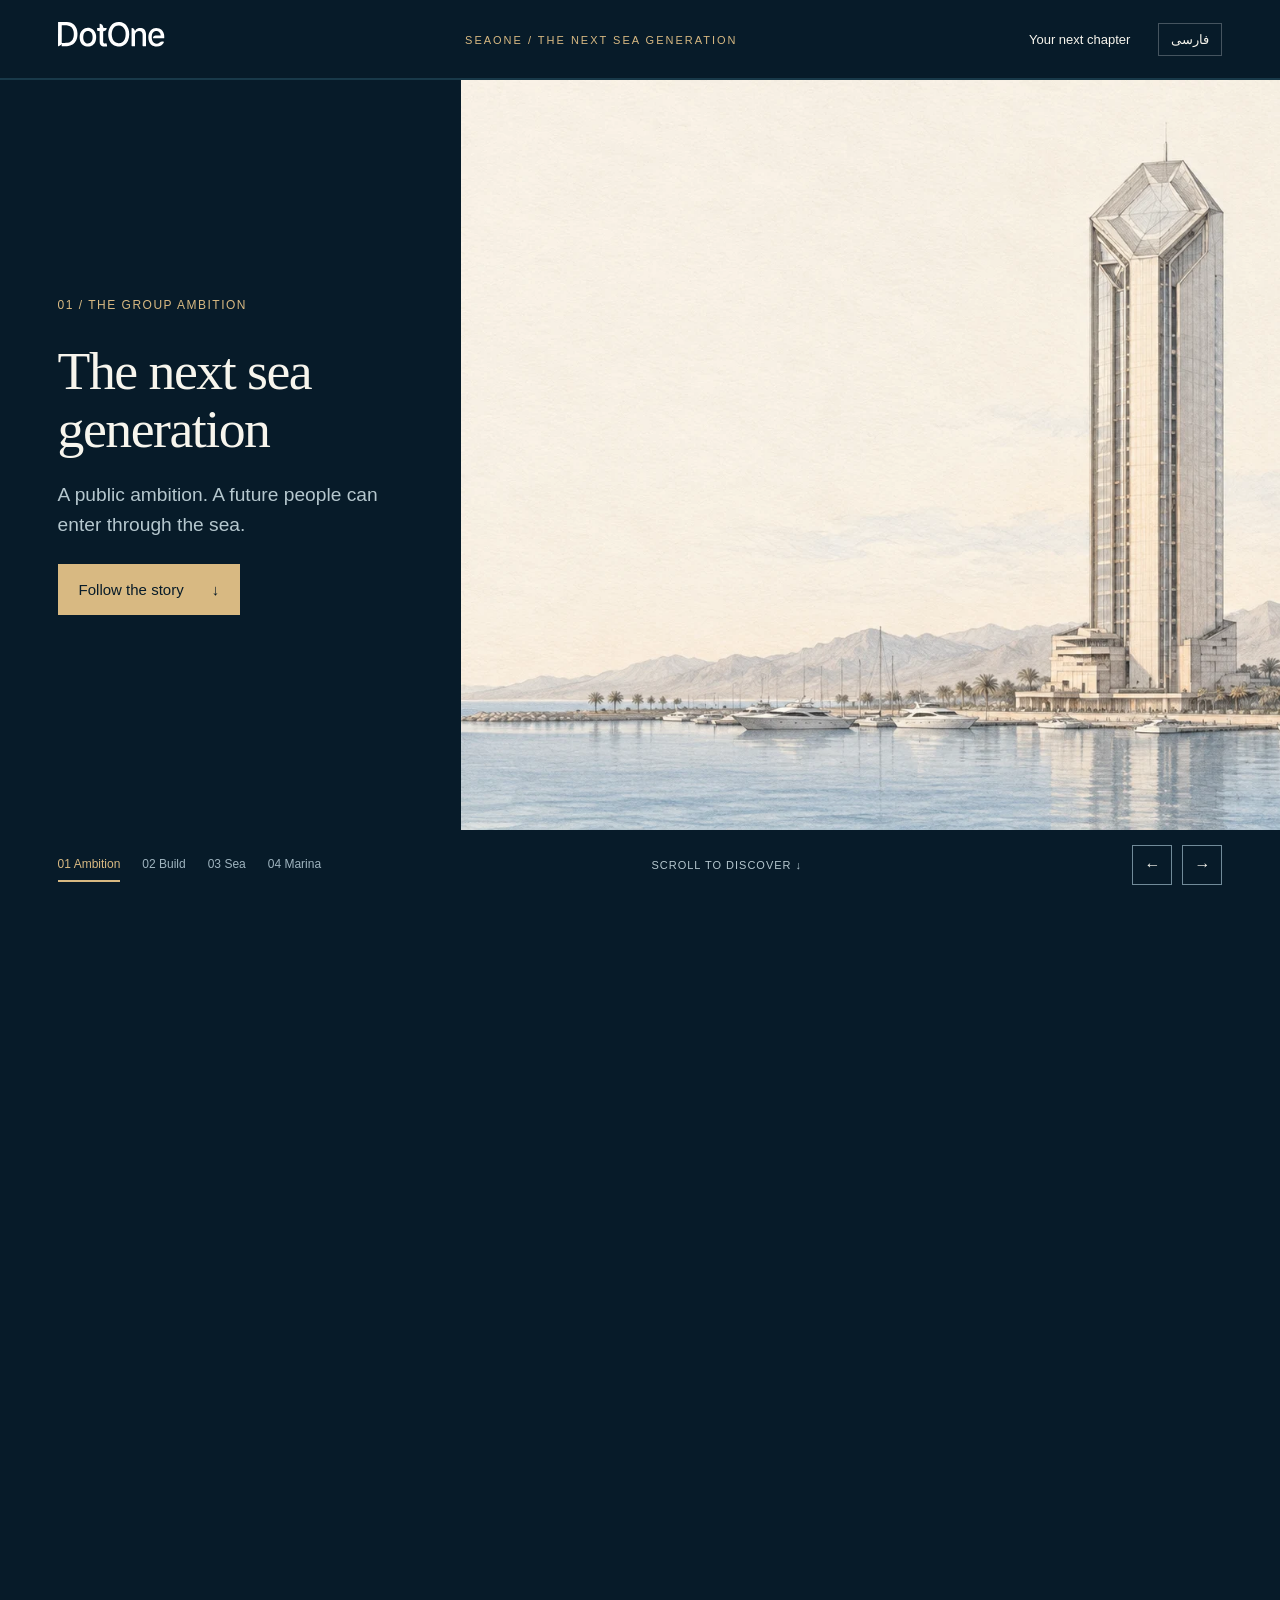
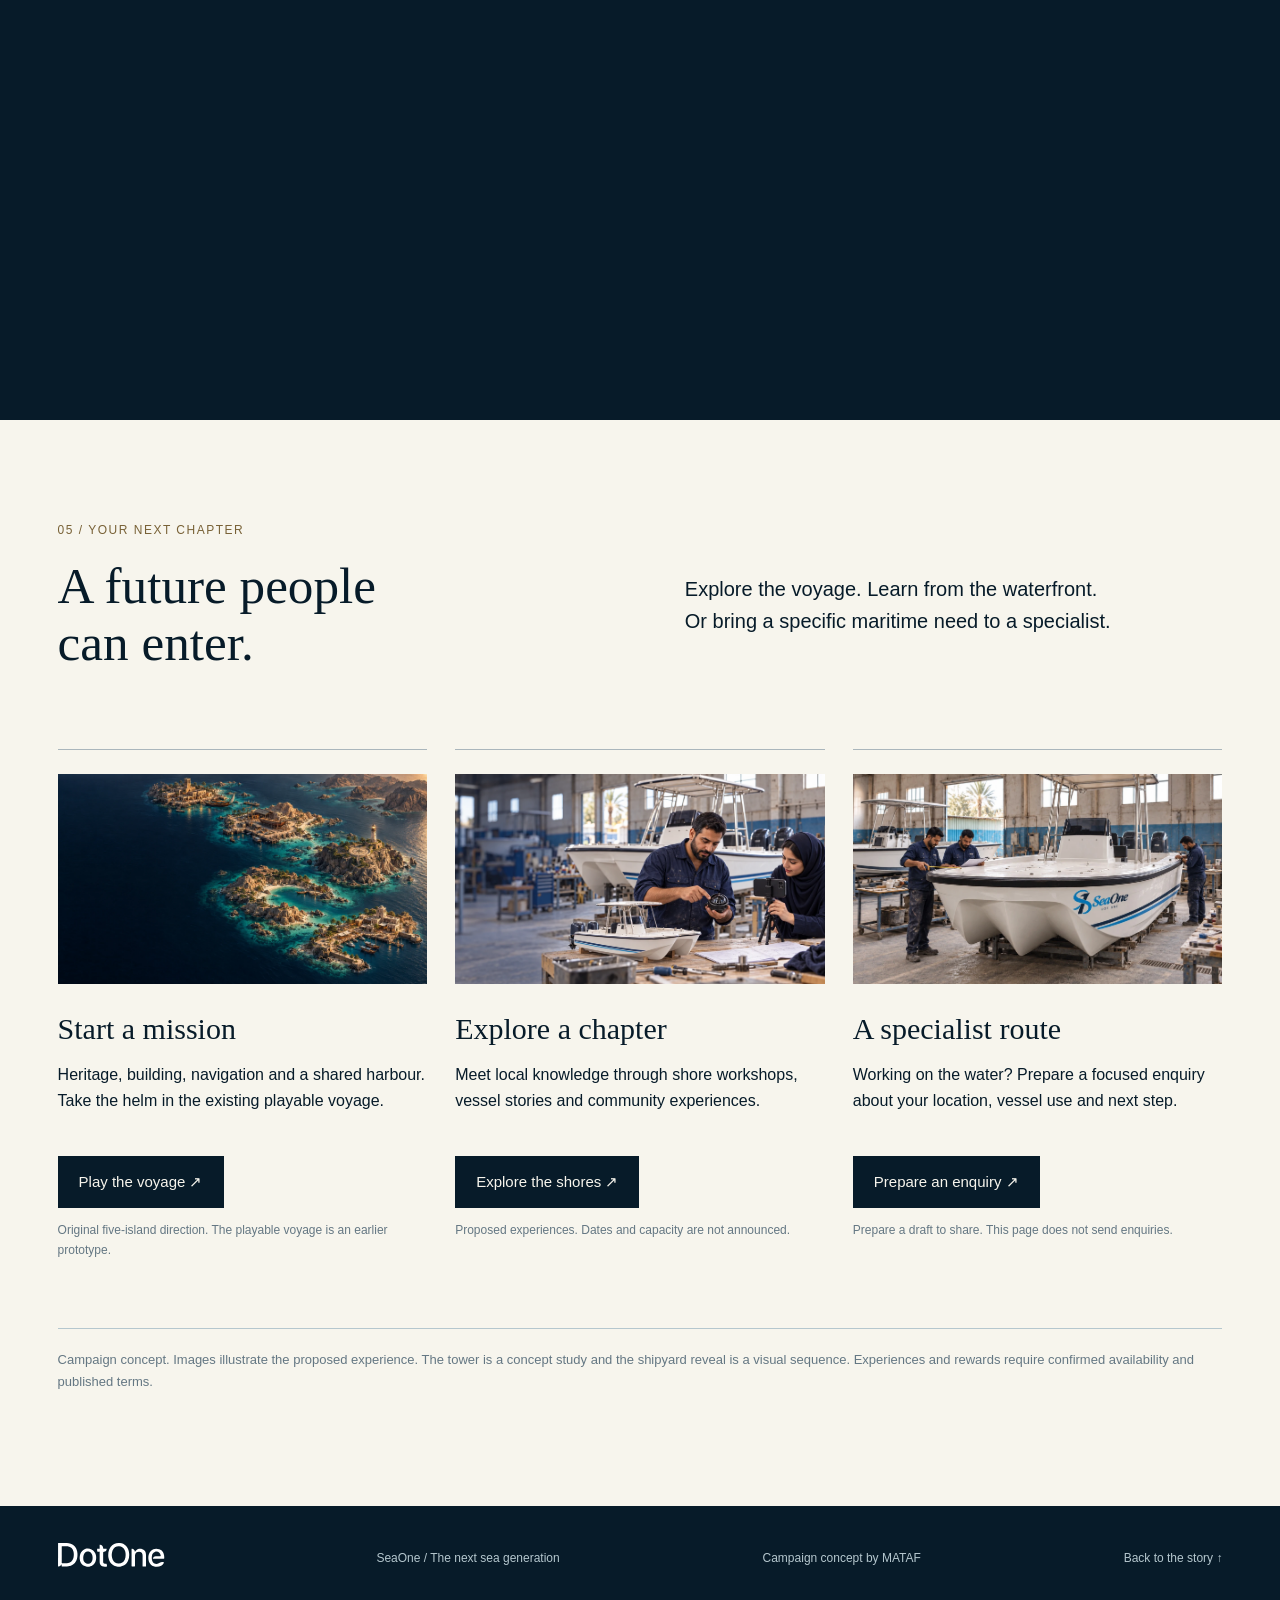
==== index.html @ f6e58568 "Publish bilingual SeaOne scroll landing with campaign images and voyage prototypes" ====
<!DOCTYPE html><html lang="en" dir="ltr"><head><meta charset="utf-8"><meta name="viewport" content="width=device-width,initial-scale=1"><meta name="theme-color" content="#071b29"><meta name="description" content="The next sea generation. Follow the Dot One and SeaOne story from ambition to the shipyard, the sea and your place at the marina."/><title>SeaOne — The Next Sea Generation</title><link rel="preload" as="image" href="assets/story/tower.webp"><link rel="stylesheet" href="story.css?v=20261009"></head><body class=""><a class="skip" href="#join">Skip the story and choose your path</a><header><a href="index.html" aria-label="Dot One"><img class="logo" src="assets/dotone_source_mark.svg" alt="Dot One"></a><span class="brand">SEAONE / THE NEXT SEA GENERATION</span><div class="nav-right"><a href="#join">Your next chapter</a><a class="lang" href="fa.html" lang="fa">فارسی</a></div></header><div class="progress" aria-hidden="true"><i></i></div><main><div class="story"><div class="stage"><div class="visual"><img src="assets/story/tower.webp" data-scene="0" class="active" alt="Concept of Dot One tower beside the sea" width="1672" height="941" decoding="async" fetchpriority=high><img src="assets/story/shipyard.webp" data-scene="1" class=" assembly" alt="SeaOne reference vessel in a shipyard" width="1672" height="941" decoding="async" ><img src="assets/story/sea.webp" data-scene="2" class="" alt="SeaOne reference vessel at sea" width="1672" height="941" decoding="async" ><img src="assets/story/marina.webp" data-scene="3" class="" alt="SeaOne reference vessel at an Iranian shore" width="1672" height="941" decoding="async" ></div><section class="copy active" data-scene="0" style="--image:url(assets/story/tower.webp)" aria-hidden="false"><span class="eyebrow">01 / THE GROUP AMBITION</span><h1>The next sea<br>generation</h1><p>A public ambition. A future people can enter through the sea.</p><button class="button" data-jump="1">Follow the story<span aria-hidden="true">↓</span></button></section><section class="copy " data-scene="1" style="--image:url(assets/story/shipyard.webp)" aria-hidden="true"><span class="eyebrow">02 / THE SEAONE SHIPYARD</span><h2>A vessel<br>takes shape</h2><p>The hull. The equipment. The trial.<br>Capability people can see.</p><button class="button" data-jump="2">Continue to the sea<span aria-hidden="true">↓</span></button></section><section class="copy " data-scene="2" style="--image:url(assets/story/sea.webp)" aria-hidden="true"><span class="eyebrow">03 / THE FLEET AT SEA</span><h2>A future<br>in motion</h2><p>A craft carries the story.<br>People give it a purpose.</p><button class="button" data-jump="3">Discover the shore<span aria-hidden="true">↓</span></button></section><section class="copy " data-scene="3" style="--image:url(assets/story/marina.webp)" aria-hidden="true"><span class="eyebrow">04 / THE MARINA INVITATION</span><h2>Your place<br>on the water</h2><p>Start with curiosity.<br>Find a way to learn, play and participate.</p><a class="button" href="#join">Choose your path<span aria-hidden="true">↓</span></a></section><div class="part-label" aria-hidden="true"></div><div class="story-bar"><nav class="chapters" aria-label="Story chapters"><button data-jump="0" aria-label="Ambition">01 <span>Ambition</span></button><button data-jump="1" aria-label="Build">02 <span>Build</span></button><button data-jump="2" aria-label="Sea">03 <span>Sea</span></button><button data-jump="3" aria-label="Marina">04 <span>Marina</span></button></nav><span class="hint">SCROLL TO DISCOVER ↓</span><div class="arrows"><button id="prev" aria-label="Previous chapter">←</button><button id="next" aria-label="Next chapter">→</button></div></div></div></div><section class="join" id="join"><div class="join-intro"><div><span class="eyebrow">05 / YOUR NEXT CHAPTER</span><h2>A future people<br>can enter.</h2></div><p>Explore the voyage. Learn from the waterfront.<br>Or bring a specific maritime need to a specialist.</p></div><div class="paths"><article class="path"><img src="assets/story/islands.webp" alt="Five islands in an original SeaOne game concept" loading="lazy" width="1672" height="941"><h3>Start a mission</h3><p>Heritage, building, navigation and a shared harbour. Take the helm in the existing playable voyage.</p><button class="button" data-open="game">Play the voyage ↗</button><p class="small">Original five-island direction. The playable voyage is an earlier prototype.</p></article><article class="path"><img src="assets/story/workshop.webp" alt="Maritime model workshop concept" loading="lazy" width="1672" height="941"><h3>Explore a chapter</h3><p>Meet local knowledge through shore workshops, vessel stories and community experiences.</p><button class="button" data-open="chapters">Explore the shores ↗</button><p class="small">Proposed experiences. Dates and capacity are not announced.</p></article><article class="path"><img src="assets/story/shipyard.webp" alt="SeaOne vessel in a shipyard" loading="lazy" width="1672" height="941"><h3>A specialist route</h3><p>Working on the water? Prepare a focused enquiry about your location, vessel use and next step.</p><button class="button" data-open="adviser">Prepare an enquiry ↗</button><p class="small">Prepare a draft to share. This page does not send enquiries.</p></article></div><p class="end-note">Campaign concept. Images illustrate the proposed experience. The tower is a concept study and the shipyard reveal is a visual sequence. Experiences and rewards require confirmed availability and published terms.</p></section></main><footer><img src="assets/dotone_source_mark.svg" alt="Dot One" class="logo"><span>SeaOne / The next sea generation</span><span>Campaign concept by MATAF</span><a href="#">Back to the story ↑</a></footer><dialog id="game" aria-labelledby="gameTitle"><div class="dialog-head"><h2 id="gameTitle">Take the helm</h2><button class="close" data-close aria-label="Close game">×</button></div><iframe title="SeaOne playable voyage prototype" data-src="voyage.html"></iframe></dialog><dialog id="chapters" aria-labelledby="chaptersTitle"><div class="dialog-head"><h2 id="chaptersTitle">Three ways to meet the sea</h2><button class="close" data-close aria-label="Close chapters">×</button></div><div class="regions"><section><h3>South coast</h3><p>Kish and Qeshm are proposed pilot points. Local mentors, making and maritime heritage shape the chapter.</p></section><section><h3>North coast</h3><p>Anzali is a proposed pilot point. Accessible family learning and Caspian stories bring people together.</p></section><section><h3>Tehran</h3><p>Discover the maritime story through urban encounters, making workshops and specialist conversations.</p></section></div><p class="small">Concept chapters. No event bookings are open.</p></dialog><dialog id="adviser" aria-labelledby="adviserTitle"><div class="dialog-head"><h2 id="adviserTitle">Prepare your next conversation</h2><button class="close" data-close aria-label="Close enquiry">×</button></div><p>Prepare a short brief for a SeaOne specialist. Download it and share it through your preferred contact channel.</p><form id="enquiryForm"><label>Your port or location<input name="Location" required maxlength="120" autocomplete="address-level2"></label><label>Intended use<select name="Use"><option>Commercial / fishing</option><option>Recreation / tourism</option><option>Operations / partnership</option></select></label><label>What would you like to discuss?<textarea name="Brief" required maxlength="1800"></textarea></label><button class="button" type="submit">Download enquiry draft ↓</button><p class="small" id="formStatus" role="status">Your draft stays with you. No enquiry is sent from this page.</p></form></dialog><script src="story.js?v=20261009"></script></body></html>
---- story.css ----
@font-face{font-family:Vazir;src:url('assets/Vazirmatn.ttf') format('truetype');font-display:swap}*{box-sizing:border-box}html{scroll-behavior:smooth;scroll-padding-top:80px}body{margin:0;background:#071b29;color:#f7f5ed;font-family:Arial,sans-serif}body:lang(fa){font-family:Vazir,sans-serif}a{color:inherit;text-decoration:none}button,input,select,textarea{font:inherit}button,a,input,select,textarea{outline-offset:5px}button{cursor:pointer}button:disabled{opacity:.35;cursor:default}.skip{position:fixed;top:-90px;z-index:20;background:#d8b982;color:#071b29;padding:16px}.skip:focus{top:0}header{height:80px;position:fixed;inset:0 0 auto;display:flex;align-items:center;justify-content:space-between;padding:0 4.5vw;background:#071b29;z-index:10;border-bottom:1px solid #ffffff20}.logo{width:116px;height:34px;object-fit:contain}.nav-right{display:flex;align-items:center;gap:28px;font-size:13px}.brand{font-size:11px;letter-spacing:2px;color:#d8b982}.lang{border:1px solid #ffffff40;padding:8px 12px}.story{height:580svh;position:relative}.stage{height:100svh;min-height:680px;position:sticky;top:0;overflow:hidden}.visual{position:absolute;inset:80px 0 70px 36%;overflow:hidden;background:#102b39}.visual img{width:100%;height:100%;object-fit:cover;position:absolute;inset:0;opacity:0;transform:scale(1.025);transition:opacity .7s,transform 1s}.visual img.active{opacity:1;transform:scale(1)}.visual img[data-scene='0']{object-position:75% center}.visual img[data-scene='1']{object-fit:contain;background:#071b29}.visual img[data-scene='3']{object-position:60% center}.copy{position:absolute;top:80px;bottom:70px;left:4.5vw;width:28%;display:flex;flex-direction:column;justify-content:center;visibility:hidden;opacity:0;transition:opacity .5s,transform .5s;transform:translateY(12px)}.copy.active{opacity:1;visibility:visible;transform:none}.eyebrow{font-size:12px;color:#d8b982;letter-spacing:1.5px;line-height:1.7}.copy h1,.copy h2{font-family:Georgia,serif;font-weight:400;font-size:clamp(42px,4.2vw,72px);line-height:1.08;margin:26px 0 22px;letter-spacing:-1.5px}.copy p{font-size:clamp(17px,1.5vw,22px);line-height:1.55;color:#b5c7ce;max-width:370px;margin:0 0 24px}.button{display:inline-flex;justify-content:space-between;align-items:center;gap:28px;padding:16px 20px;background:#d8b982;border:1px solid #d8b982;color:#071b29;width:fit-content;min-height:48px;font-size:15px}.button.secondary{background:transparent;color:#f7f5ed;border-color:#718b99}.story-bar{position:absolute;bottom:0;left:0;right:0;height:70px;display:flex;justify-content:space-between;align-items:center;padding:0 4.5vw;background:#071b29;gap:20px}.chapters{display:flex;gap:22px}.chapters button{color:#9fb4bf;background:none;border:0;border-bottom:2px solid transparent;padding:9px 0;font-size:12px}.chapters button[aria-current='step']{color:#d8b982;border-color:#d8b982}.arrows{display:flex;gap:10px}.arrows button{border:1px solid #718b99;background:transparent;color:#f7f5ed;width:40px;height:40px}.progress{height:2px;position:fixed;top:78px;left:0;width:100%;background:#183949;z-index:12}.progress i{display:block;width:0;height:100%;background:#d8b982}.hint{font-size:11px;color:#b5c7ce;letter-spacing:1px}.part-label{position:absolute;bottom:94px;right:3vw;font-size:12px;padding:10px 14px;color:#071b29;background:#f7f5ed;opacity:0}.part-label.on{opacity:1}.assembly{clip-path:inset(0 0 0 var(--reveal,100%))}.join{scroll-margin-top:80px;background:#f7f5ed;color:#071b29;padding:100px 4.5vw}.join-intro{display:grid;grid-template-columns:1fr 1fr;gap:7vw;align-items:center;margin-bottom:60px}.join h2{font-family:Georgia,serif;font-size:clamp(36px,4vw,64px);font-weight:400;line-height:1.1;margin:18px 0}.join-intro p{font-size:20px;line-height:1.6}.join .eyebrow{color:#786136}.paths{display:grid;grid-template-columns:repeat(3,1fr);gap:28px}.path{border-top:1px solid #aab6bc;padding-top:24px}.path img{width:100%;height:210px;object-fit:cover}.path h3{font-family:Georgia,serif;font-size:30px;font-weight:400;margin:24px 0 14px}.path p{font-size:16px;line-height:1.6;min-height:78px}.path button{background:#071b29;color:#f7f5ed;border-color:#071b29}.path .small,.small{font-size:12px;line-height:1.7;min-height:0;color:#647783}.end-note{margin-top:55px;border-top:1px solid #b5c7ce;padding-top:20px;font-size:13px;line-height:1.7;color:#647783}footer{display:flex;justify-content:space-between;padding:35px 4.5vw;align-items:center;font-size:12px;color:#b5c7ce}dialog{border:1px solid #718b99;background:#071b29;color:#f7f5ed;width:min(900px,92vw);max-height:88svh;padding:28px}dialog::backdrop{background:#020b14da}.dialog-head{display:flex;align-items:center;justify-content:space-between;gap:20px;margin-bottom:22px}.dialog-head h2{font-family:Georgia,serif;font-weight:400;font-size:28px;margin:0}.close{background:none;border:1px solid #718b99;color:#fff;padding:10px 14px}iframe{width:100%;height:65svh;border:0;background:#071b29}dialog p{line-height:1.7;color:#b5c7ce}form{display:grid;gap:16px}label{display:grid;gap:8px;font-size:14px}input,textarea,select{width:100%;background:#15313f;border:1px solid #718b99;color:#f7f5ed;padding:14px;border-radius:0}textarea{resize:vertical;min-height:110px}.regions{display:grid;grid-template-columns:repeat(3,1fr);gap:20px}.regions h3{color:#d8b982;font-size:22px}.regions p{font-size:16px}.rtl .copy{left:auto;right:4.5vw}.rtl .visual{inset:80px 36% 70px 0}.rtl .copy h1,.rtl .copy h2,.rtl .join h2,.rtl .path h3{font-family:Vazir,sans-serif;letter-spacing:0;line-height:1.35}.rtl .copy h1,.rtl .copy h2{font-size:clamp(38px,3.5vw,60px)}.rtl .part-label{right:auto;left:3vw}.rtl .eyebrow{letter-spacing:0}
@media(max-width:900px){header{height:68px;padding:0 5vw}.brand{display:none}.nav-right{gap:14px}.progress{top:66px}.story{height:500svh}.stage{min-height:680px}.visual,.rtl .visual{inset:68px 0 auto;height:45svh;min-height:290px}.visual img[data-scene='0']{object-fit:cover;object-position:78% center}.copy,.rtl .copy{top:calc(68px + max(45svh,290px));bottom:64px;left:5vw;right:5vw;width:auto;justify-content:center}.copy h1,.copy h2{font-size:clamp(32px,6vw,46px);margin:12px 0;line-height:1.06;letter-spacing:-.5px}.copy p{font-size:16px;max-width:600px;margin-bottom:15px;line-height:1.45}.copy .eyebrow{font-size:10px}.copy .button{padding:11px 16px;min-height:42px}.story-bar{height:64px;padding:0 5vw}.chapters{gap:15px}.chapters button{font-size:10px}.hint{display:none}.arrows button{width:32px;height:32px}.part-label,.rtl .part-label{top:calc(68px + max(45svh,290px) - 44px);bottom:auto;right:5vw;left:auto}.join{padding:64px 5vw}.join-intro{grid-template-columns:1fr;gap:12px;margin-bottom:35px}.join-intro p{font-size:17px}.paths{grid-template-columns:1fr;gap:42px}.path p{min-height:0}.path img{height:260px}.regions{grid-template-columns:1fr;gap:0}footer{gap:24px;flex-wrap:wrap}.rtl .copy h1,.rtl .copy h2{font-size:32px;line-height:1.35}.rtl .copy p{font-size:14px}}
@media(max-height:700px) and (min-width:901px){.stage{min-height:560px}.copy h1,.copy h2{font-size:44px}.copy p{font-size:17px}}@media(prefers-reduced-motion:reduce){html{scroll-behavior:auto}*{transition:none!important;animation:none!important}.story{height:auto;padding-top:80px}.stage{height:auto;min-height:0;overflow:visible;position:relative;display:flex;flex-direction:column}.visual{display:none}.copy,.rtl .copy{position:relative;inset:auto;width:auto;min-height:300px;padding:40px 5vw;visibility:visible;opacity:1;transform:none}.copy:before{content:'';display:block;height:40svh;min-height:220px;background:var(--image) center/cover no-repeat;margin-bottom:30px}.copy[data-scene='0']:before{background-position:78% center}.story-bar{position:relative}.part-label{display:none}}
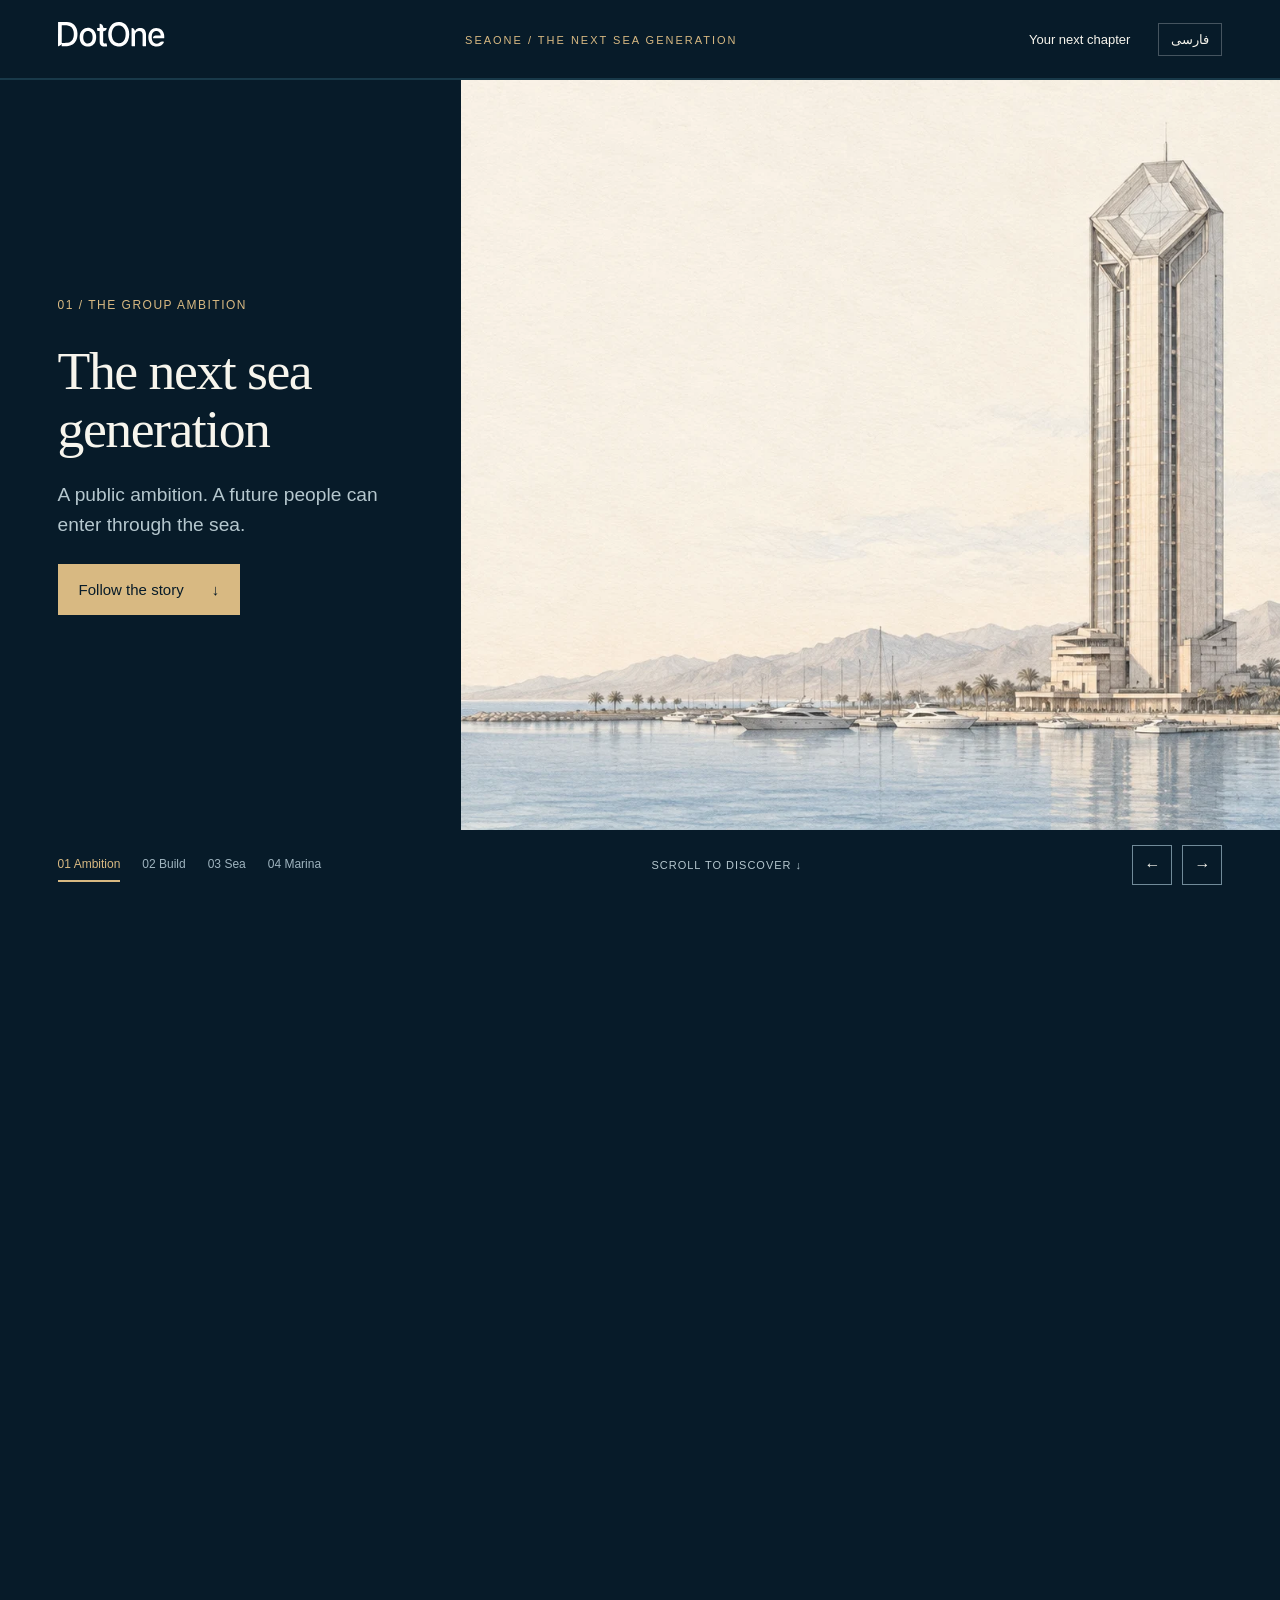
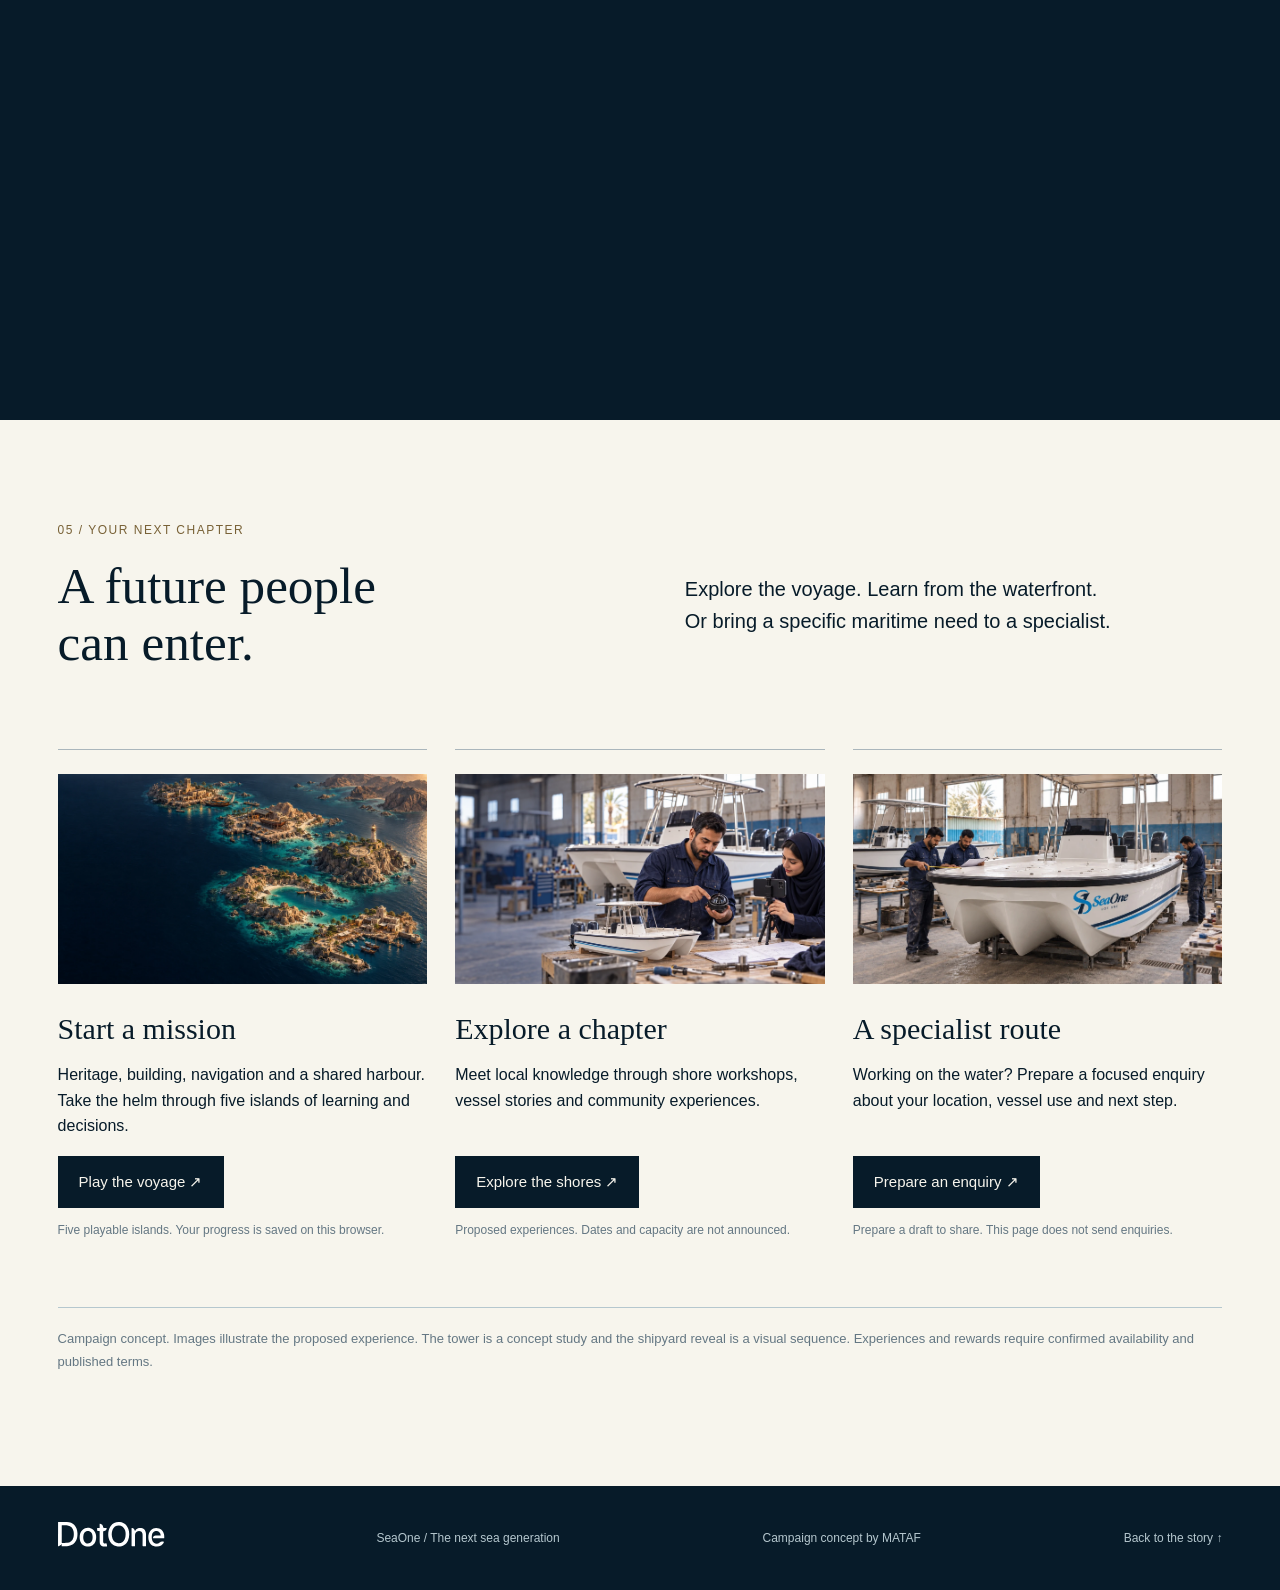
==== commit 65410716: "Complete bilingual five-island voyage with persistent progress, touch controls and harbour debrief" ====
--- a/index.html
+++ b/index.html
@@ -1 +1 @@
-<!DOCTYPE html><html lang="en" dir="ltr"><head><meta charset="utf-8"><meta name="viewport" content="width=device-width,initial-scale=1"><meta name="theme-color" content="#071b29"><meta name="description" content="The next sea generation. Follow the Dot One and SeaOne story from ambition to the shipyard, the sea and your place at the marina."/><title>SeaOne — The Next Sea Generation</title><link rel="preload" as="image" href="assets/story/tower.webp"><link rel="stylesheet" href="story.css?v=20261009"></head><body class=""><a class="skip" href="#join">Skip the story and choose your path</a><header><a href="index.html" aria-label="Dot One"><img class="logo" src="assets/dotone_source_mark.svg" alt="Dot One"></a><span class="brand">SEAONE / THE NEXT SEA GENERATION</span><div class="nav-right"><a href="#join">Your next chapter</a><a class="lang" href="fa.html" lang="fa">فارسی</a></div></header><div class="progress" aria-hidden="true"><i></i></div><main><div class="story"><div class="stage"><div class="visual"><img src="assets/story/tower.webp" data-scene="0" class="active" alt="Concept of Dot One tower beside the sea" width="1672" height="941" decoding="async" fetchpriority=high><img src="assets/story/shipyard.webp" data-scene="1" class=" assembly" alt="SeaOne reference vessel in a shipyard" width="1672" height="941" decoding="async" ><img src="assets/story/sea.webp" data-scene="2" class="" alt="SeaOne reference vessel at sea" width="1672" height="941" decoding="async" ><img src="assets/story/marina.webp" data-scene="3" class="" alt="SeaOne reference vessel at an Iranian shore" width="1672" height="941" decoding="async" ></div><section class="copy active" data-scene="0" style="--image:url(assets/story/tower.webp)" aria-hidden="false"><span class="eyebrow">01 / THE GROUP AMBITION</span><h1>The next sea<br>generation</h1><p>A public ambition. A future people can enter through the sea.</p><button class="button" data-jump="1">Follow the story<span aria-hidden="true">↓</span></button></section><section class="copy " data-scene="1" style="--image:url(assets/story/shipyard.webp)" aria-hidden="true"><span class="eyebrow">02 / THE SEAONE SHIPYARD</span><h2>A vessel<br>takes shape</h2><p>The hull. The equipment. The trial.<br>Capability people can see.</p><button class="button" data-jump="2">Continue to the sea<span aria-hidden="true">↓</span></button></section><section class="copy " data-scene="2" style="--image:url(assets/story/sea.webp)" aria-hidden="true"><span class="eyebrow">03 / THE FLEET AT SEA</span><h2>A future<br>in motion</h2><p>A craft carries the story.<br>People give it a purpose.</p><button class="button" data-jump="3">Discover the shore<span aria-hidden="true">↓</span></button></section><section class="copy " data-scene="3" style="--image:url(assets/story/marina.webp)" aria-hidden="true"><span class="eyebrow">04 / THE MARINA INVITATION</span><h2>Your place<br>on the water</h2><p>Start with curiosity.<br>Find a way to learn, play and participate.</p><a class="button" href="#join">Choose your path<span aria-hidden="true">↓</span></a></section><div class="part-label" aria-hidden="true"></div><div class="story-bar"><nav class="chapters" aria-label="Story chapters"><button data-jump="0" aria-label="Ambition">01 <span>Ambition</span></button><button data-jump="1" aria-label="Build">02 <span>Build</span></button><button data-jump="2" aria-label="Sea">03 <span>Sea</span></button><button data-jump="3" aria-label="Marina">04 <span>Marina</span></button></nav><span class="hint">SCROLL TO DISCOVER ↓</span><div class="arrows"><button id="prev" aria-label="Previous chapter">←</button><button id="next" aria-label="Next chapter">→</button></div></div></div></div><section class="join" id="join"><div class="join-intro"><div><span class="eyebrow">05 / YOUR NEXT CHAPTER</span><h2>A future people<br>can enter.</h2></div><p>Explore the voyage. Learn from the waterfront.<br>Or bring a specific maritime need to a specialist.</p></div><div class="paths"><article class="path"><img src="assets/story/islands.webp" alt="Five islands in an original SeaOne game concept" loading="lazy" width="1672" height="941"><h3>Start a mission</h3><p>Heritage, building, navigation and a shared harbour. Take the helm in the existing playable voyage.</p><button class="button" data-open="game">Play the voyage ↗</button><p class="small">Original five-island direction. The playable voyage is an earlier prototype.</p></article><article class="path"><img src="assets/story/workshop.webp" alt="Maritime model workshop concept" loading="lazy" width="1672" height="941"><h3>Explore a chapter</h3><p>Meet local knowledge through shore workshops, vessel stories and community experiences.</p><button class="button" data-open="chapters">Explore the shores ↗</button><p class="small">Proposed experiences. Dates and capacity are not announced.</p></article><article class="path"><img src="assets/story/shipyard.webp" alt="SeaOne vessel in a shipyard" loading="lazy" width="1672" height="941"><h3>A specialist route</h3><p>Working on the water? Prepare a focused enquiry about your location, vessel use and next step.</p><button class="button" data-open="adviser">Prepare an enquiry ↗</button><p class="small">Prepare a draft to share. This page does not send enquiries.</p></article></div><p class="end-note">Campaign concept. Images illustrate the proposed experience. The tower is a concept study and the shipyard reveal is a visual sequence. Experiences and rewards require confirmed availability and published terms.</p></section></main><footer><img src="assets/dotone_source_mark.svg" alt="Dot One" class="logo"><span>SeaOne / The next sea generation</span><span>Campaign concept by MATAF</span><a href="#">Back to the story ↑</a></footer><dialog id="game" aria-labelledby="gameTitle"><div class="dialog-head"><h2 id="gameTitle">Take the helm</h2><button class="close" data-close aria-label="Close game">×</button></div><iframe title="SeaOne playable voyage prototype" data-src="voyage.html"></iframe></dialog><dialog id="chapters" aria-labelledby="chaptersTitle"><div class="dialog-head"><h2 id="chaptersTitle">Three ways to meet the sea</h2><button class="close" data-close aria-label="Close chapters">×</button></div><div class="regions"><section><h3>South coast</h3><p>Kish and Qeshm are proposed pilot points. Local mentors, making and maritime heritage shape the chapter.</p></section><section><h3>North coast</h3><p>Anzali is a proposed pilot point. Accessible family learning and Caspian stories bring people together.</p></section><section><h3>Tehran</h3><p>Discover the maritime story through urban encounters, making workshops and specialist conversations.</p></section></div><p class="small">Concept chapters. No event bookings are open.</p></dialog><dialog id="adviser" aria-labelledby="adviserTitle"><div class="dialog-head"><h2 id="adviserTitle">Prepare your next conversation</h2><button class="close" data-close aria-label="Close enquiry">×</button></div><p>Prepare a short brief for a SeaOne specialist. Download it and share it through your preferred contact channel.</p><form id="enquiryForm"><label>Your port or location<input name="Location" required maxlength="120" autocomplete="address-level2"></label><label>Intended use<select name="Use"><option>Commercial / fishing</option><option>Recreation / tourism</option><option>Operations / partnership</option></select></label><label>What would you like to discuss?<textarea name="Brief" required maxlength="1800"></textarea></label><button class="button" type="submit">Download enquiry draft ↓</button><p class="small" id="formStatus" role="status">Your draft stays with you. No enquiry is sent from this page.</p></form></dialog><script src="story.js?v=20261009"></script></body></html>+<!DOCTYPE html><html lang="en" dir="ltr"><head><meta charset="utf-8"><meta name="viewport" content="width=device-width,initial-scale=1"><meta name="theme-color" content="#071b29"><meta name="description" content="The next sea generation. Follow the Dot One and SeaOne story from ambition to the shipyard, the sea and your place at the marina."/><title>SeaOne — The Next Sea Generation</title><link rel="preload" as="image" href="assets/story/tower.webp"><link rel="stylesheet" href="story.css?v=20261009"></head><body class=""><a class="skip" href="#join">Skip the story and choose your path</a><header><a href="index.html" aria-label="Dot One"><img class="logo" src="assets/dotone_source_mark.svg" alt="Dot One"></a><span class="brand">SEAONE / THE NEXT SEA GENERATION</span><div class="nav-right"><a href="#join">Your next chapter</a><a class="lang" href="fa.html" lang="fa">فارسی</a></div></header><div class="progress" aria-hidden="true"><i></i></div><main><div class="story"><div class="stage"><div class="visual"><img src="assets/story/tower.webp" data-scene="0" class="active" alt="Concept of Dot One tower beside the sea" width="1672" height="941" decoding="async" fetchpriority=high><img src="assets/story/shipyard.webp" data-scene="1" class=" assembly" alt="SeaOne reference vessel in a shipyard" width="1672" height="941" decoding="async" ><img src="assets/story/sea.webp" data-scene="2" class="" alt="SeaOne reference vessel at sea" width="1672" height="941" decoding="async" ><img src="assets/story/marina.webp" data-scene="3" class="" alt="SeaOne reference vessel at an Iranian shore" width="1672" height="941" decoding="async" ></div><section class="copy active" data-scene="0" style="--image:url(assets/story/tower.webp)" aria-hidden="false"><span class="eyebrow">01 / THE GROUP AMBITION</span><h1>The next sea<br>generation</h1><p>A public ambition. A future people can enter through the sea.</p><button class="button" data-jump="1">Follow the story<span aria-hidden="true">↓</span></button></section><section class="copy " data-scene="1" style="--image:url(assets/story/shipyard.webp)" aria-hidden="true"><span class="eyebrow">02 / THE SEAONE SHIPYARD</span><h2>A vessel<br>takes shape</h2><p>The hull. The equipment. The trial.<br>Capability people can see.</p><button class="button" data-jump="2">Continue to the sea<span aria-hidden="true">↓</span></button></section><section class="copy " data-scene="2" style="--image:url(assets/story/sea.webp)" aria-hidden="true"><span class="eyebrow">03 / THE FLEET AT SEA</span><h2>A future<br>in motion</h2><p>A craft carries the story.<br>People give it a purpose.</p><button class="button" data-jump="3">Discover the shore<span aria-hidden="true">↓</span></button></section><section class="copy " data-scene="3" style="--image:url(assets/story/marina.webp)" aria-hidden="true"><span class="eyebrow">04 / THE MARINA INVITATION</span><h2>Your place<br>on the water</h2><p>Start with curiosity.<br>Find a way to learn, play and participate.</p><a class="button" href="#join">Choose your path<span aria-hidden="true">↓</span></a></section><div class="part-label" aria-hidden="true"></div><div class="story-bar"><nav class="chapters" aria-label="Story chapters"><button data-jump="0" aria-label="Ambition">01 <span>Ambition</span></button><button data-jump="1" aria-label="Build">02 <span>Build</span></button><button data-jump="2" aria-label="Sea">03 <span>Sea</span></button><button data-jump="3" aria-label="Marina">04 <span>Marina</span></button></nav><span class="hint">SCROLL TO DISCOVER ↓</span><div class="arrows"><button id="prev" aria-label="Previous chapter">←</button><button id="next" aria-label="Next chapter">→</button></div></div></div></div><section class="join" id="join"><div class="join-intro"><div><span class="eyebrow">05 / YOUR NEXT CHAPTER</span><h2>A future people<br>can enter.</h2></div><p>Explore the voyage. Learn from the waterfront.<br>Or bring a specific maritime need to a specialist.</p></div><div class="paths"><article class="path"><img src="assets/story/islands.webp" alt="Five islands in an original SeaOne game concept" loading="lazy" width="1672" height="941"><h3>Start a mission</h3><p>Heritage, building, navigation and a shared harbour. Take the helm through five islands of learning and decisions.</p><button class="button" data-open="game">Play the voyage ↗</button><p class="small">Five playable islands. Your progress is saved on this browser.</p></article><article class="path"><img src="assets/story/workshop.webp" alt="Maritime model workshop concept" loading="lazy" width="1672" height="941"><h3>Explore a chapter</h3><p>Meet local knowledge through shore workshops, vessel stories and community experiences.</p><button class="button" data-open="chapters">Explore the shores ↗</button><p class="small">Proposed experiences. Dates and capacity are not announced.</p></article><article class="path"><img src="assets/story/shipyard.webp" alt="SeaOne vessel in a shipyard" loading="lazy" width="1672" height="941"><h3>A specialist route</h3><p>Working on the water? Prepare a focused enquiry about your location, vessel use and next step.</p><button class="button" data-open="adviser">Prepare an enquiry ↗</button><p class="small">Prepare a draft to share. This page does not send enquiries.</p></article></div><p class="end-note">Campaign concept. Images illustrate the proposed experience. The tower is a concept study and the shipyard reveal is a visual sequence. Experiences and rewards require confirmed availability and published terms.</p></section></main><footer><img src="assets/dotone_source_mark.svg" alt="Dot One" class="logo"><span>SeaOne / The next sea generation</span><span>Campaign concept by MATAF</span><a href="#">Back to the story ↑</a></footer><dialog id="game" aria-labelledby="gameTitle"><div class="dialog-head"><h2 id="gameTitle">Take the helm</h2><button class="close" data-close aria-label="Close game">×</button></div><iframe title="SeaOne five-island voyage" data-src="voyage.html"></iframe></dialog><dialog id="chapters" aria-labelledby="chaptersTitle"><div class="dialog-head"><h2 id="chaptersTitle">Three ways to meet the sea</h2><button class="close" data-close aria-label="Close chapters">×</button></div><div class="regions"><section><h3>South coast</h3><p>Kish and Qeshm are proposed pilot points. Local mentors, making and maritime heritage shape the chapter.</p></section><section><h3>North coast</h3><p>Anzali is a proposed pilot point. Accessible family learning and Caspian stories bring people together.</p></section><section><h3>Tehran</h3><p>Discover the maritime story through urban encounters, making workshops and specialist conversations.</p></section></div><p class="small">Concept chapters. No event bookings are open.</p></dialog><dialog id="adviser" aria-labelledby="adviserTitle"><div class="dialog-head"><h2 id="adviserTitle">Prepare your next conversation</h2><button class="close" data-close aria-label="Close enquiry">×</button></div><p>Prepare a short brief for a SeaOne specialist. Download it and share it through your preferred contact channel.</p><form id="enquiryForm"><label>Your port or location<input name="Location" required maxlength="120" autocomplete="address-level2"></label><label>Intended use<select name="Use"><option>Commercial / fishing</option><option>Recreation / tourism</option><option>Operations / partnership</option></select></label><label>What would you like to discuss?<textarea name="Brief" required maxlength="1800"></textarea></label><button class="button" type="submit">Download enquiry draft ↓</button><p class="small" id="formStatus" role="status">Your draft stays with you. No enquiry is sent from this page.</p></form></dialog><script src="story.js?v=20261009"></script></body></html>
